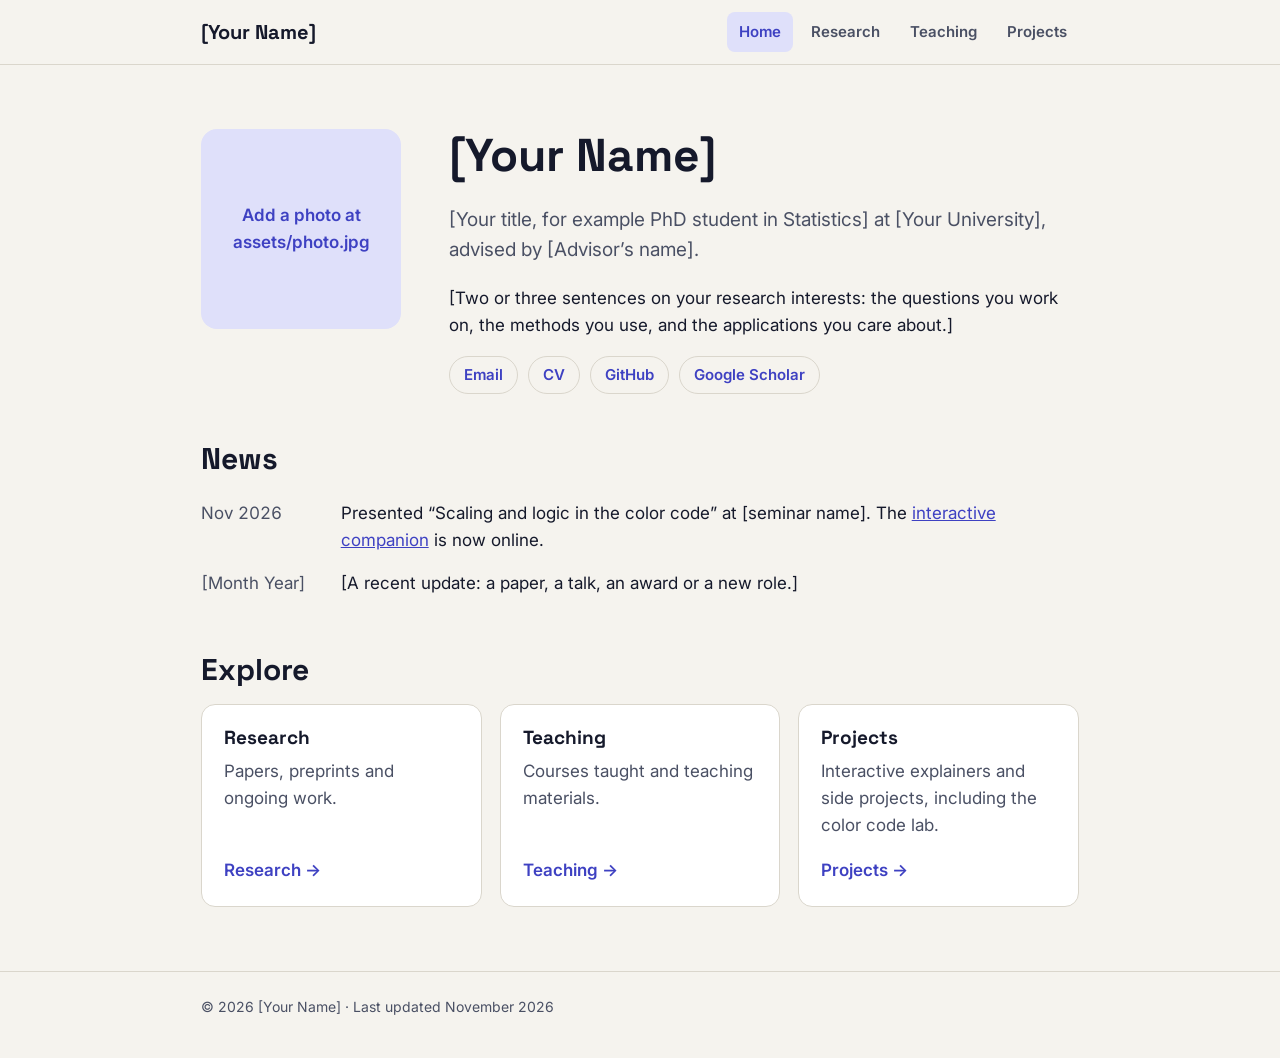
==== index.html @ e616380e "Add files via upload" ====
<!DOCTYPE html>
<html lang="en">
<head>
<meta charset="utf-8">
<meta name="viewport" content="width=device-width, initial-scale=1">
<title>[Your Name]</title>
<meta name="description" content="[Your Name]: [your field] at [Your University].">
<link rel="stylesheet" href="https://fonts.googleapis.com/css2?family=Space+Grotesk:wght@500;700&family=Inter:wght@400;600&display=swap">
<link rel="stylesheet" href="assets/style.css">
</head>
<body>
<header class="site-header">
  <div class="wrap">
    <a class="site-name" href="index.html">[Your Name]</a>
    <nav class="site-nav" aria-label="Main">
      <a href="index.html" aria-current="page">Home</a>
      <a href="research.html">Research</a>
      <a href="teaching.html">Teaching</a>
      <a href="projects/index.html">Projects</a>
    </nav>
  </div>
</header>

<main>
  <div class="wrap">
    <section class="intro">
      <!-- Replace the placeholder with a photo: <img class="portrait" src="assets/photo.jpg" alt="Photo of [Your Name]"> -->
      <div class="portrait" role="img" aria-label="Photo placeholder">Add a photo at assets/photo.jpg</div>
      <div>
        <h1>[Your Name]</h1>
        <p class="lede">[Your title, for example PhD student in Statistics] at [Your University], advised by [Advisor’s name].</p>
        <p>[Two or three sentences on your research interests: the questions you work on, the methods you use, and the applications you care about.]</p>
        <div class="links">
          <a href="mailto:[you@university.edu]">Email</a>
          <a href="assets/cv.pdf">CV</a>
          <a href="https://github.com/[username]">GitHub</a>
          <a href="https://scholar.google.com/citations?user=[id]">Google Scholar</a>
        </div>
      </div>
    </section>

    <h2>News</h2>
    <ul class="news">
      <li><time datetime="2026-11">Nov 2026</time><span>Presented “Scaling and logic in the color code” at [seminar name]. The <a href="projects/color-code-lab/index.html">interactive companion</a> is now online.</span></li>
      <li><time datetime="2026-09">[Month Year]</time><span>[A recent update: a paper, a talk, an award or a new role.]</span></li>
    </ul>

    <h2>Explore</h2>
    <div class="cards">
      <article class="card"><h3>Research</h3><p>Papers, preprints and ongoing work.</p><a class="more" href="research.html">Research →</a></article>
      <article class="card"><h3>Teaching</h3><p>Courses taught and teaching materials.</p><a class="more" href="teaching.html">Teaching →</a></article>
      <article class="card"><h3>Projects</h3><p>Interactive explainers and side projects, including the color code lab.</p><a class="more" href="projects/index.html">Projects →</a></article>
    </div>
  </div>
</main>

<footer class="site-footer"><div class="wrap">© 2026 [Your Name] · Last updated November 2026</div></footer>
</body>
</html>
---- assets/style.css ----
/* Shared styles for the site. Colours follow the color code lab: paper, ink, indigo accent. */
:root {
  color-scheme: light dark;
  --bg: #F5F3EE;
  --panel: #FFFFFF;
  --ink: #15192B;
  --soft: #4A5064;
  --line: #DAD6CC;
  --accent: #3E41C2;
  --accent-soft: #DFE0FA;
  --max: 980px;
}
@media (prefers-color-scheme: dark) {
  :root {
    --bg: #12151F;
    --panel: #1B2030;
    --ink: #ECEAF3;
    --soft: #B6BBCC;
    --line: #2E3446;
    --accent: #9C9EFF;
    --accent-soft: #2A2D5E;
  }
}
* { box-sizing: border-box; }
html { scroll-padding-top: 80px; }
body {
  margin: 0;
  background: var(--bg);
  color: var(--ink);
  font: 17px/1.6 Inter, system-ui, -apple-system, "Segoe UI", Helvetica, Arial, sans-serif;
}
a { color: var(--accent); }
a:focus-visible, button:focus-visible { outline: 3px solid var(--accent); outline-offset: 2px; }
h1, h2, h3 { font-family: "Space Grotesk", Inter, system-ui, sans-serif; line-height: 1.15; margin: 0 0 0.5em; }
h1 { font-size: clamp(32px, 5vw, 46px); }
h2 { font-size: clamp(24px, 3vw, 30px); margin-top: 1.6em; }
h3 { font-size: 19px; }
p { margin: 0 0 1em; }

.wrap { max-width: var(--max); margin: 0 auto; padding: 0 max(4vw, 18px); }

/* Header and navigation */
.site-header { border-bottom: 1px solid var(--line); background: var(--bg); position: sticky; top: 0; z-index: 10; }
.site-header .wrap { display: flex; align-items: center; justify-content: space-between; gap: 16px; flex-wrap: wrap; min-height: 64px; }
.site-name { font-family: "Space Grotesk", Inter, sans-serif; font-weight: 700; font-size: 20px; color: var(--ink); text-decoration: none; }
.site-nav { display: flex; gap: 6px; flex-wrap: wrap; }
.site-nav a { color: var(--soft); text-decoration: none; padding: 8px 12px; border-radius: 8px; font-weight: 600; font-size: 15px; }
.site-nav a:hover { color: var(--ink); background: var(--accent-soft); }
.site-nav a[aria-current="page"] { color: var(--accent); background: var(--accent-soft); }

main { padding: clamp(32px, 6vw, 64px) 0; }
.lede { font-size: 19px; color: var(--soft); max-width: 62ch; }

/* Home page intro */
.intro { display: grid; grid-template-columns: 200px minmax(0, 1fr); gap: clamp(20px, 4vw, 48px); align-items: start; }
.portrait { width: 200px; height: 200px; border-radius: 16px; background: var(--accent-soft); display: flex; align-items: center; justify-content: center; color: var(--accent); font-weight: 600; text-align: center; padding: 16px; object-fit: cover; }
.links { display: flex; flex-wrap: wrap; gap: 10px; margin-top: 8px; }
.links a { border: 1px solid var(--line); border-radius: 999px; padding: 6px 14px; text-decoration: none; font-weight: 600; font-size: 15px; }

/* Cards and lists */
.cards { display: grid; grid-template-columns: repeat(auto-fit, minmax(260px, 1fr)); gap: 18px; margin-top: 16px; }
.card { background: var(--panel); border: 1px solid var(--line); border-radius: 14px; padding: 22px; display: flex; flex-direction: column; }
.card p { color: var(--soft); }
.card .more { margin-top: auto; font-weight: 600; text-decoration: none; }
.tag { display: inline-block; font-size: 13px; font-weight: 600; color: var(--accent); background: var(--accent-soft); border-radius: 999px; padding: 2px 10px; margin: 0 6px 10px 0; }
.entries { list-style: none; padding: 0; margin: 0; }
.entries li { padding: 16px 0; border-bottom: 1px solid var(--line); }
.entries li:last-child { border-bottom: 0; }
.entries .meta { color: var(--soft); font-size: 15px; }
.news { list-style: none; padding: 0; margin: 0; }
.news li { display: grid; grid-template-columns: 7.5em minmax(0, 1fr); gap: 12px; padding: 8px 0; }
.news time { color: var(--soft); font-variant-numeric: tabular-nums; }

.site-footer { border-top: 1px solid var(--line); color: var(--soft); font-size: 14px; padding: 24px 0 40px; }

@media (max-width: 640px) {
  .intro { grid-template-columns: minmax(0, 1fr); }
  .portrait { width: 140px; height: 140px; }
  .news li { grid-template-columns: minmax(0, 1fr); gap: 0; }
}
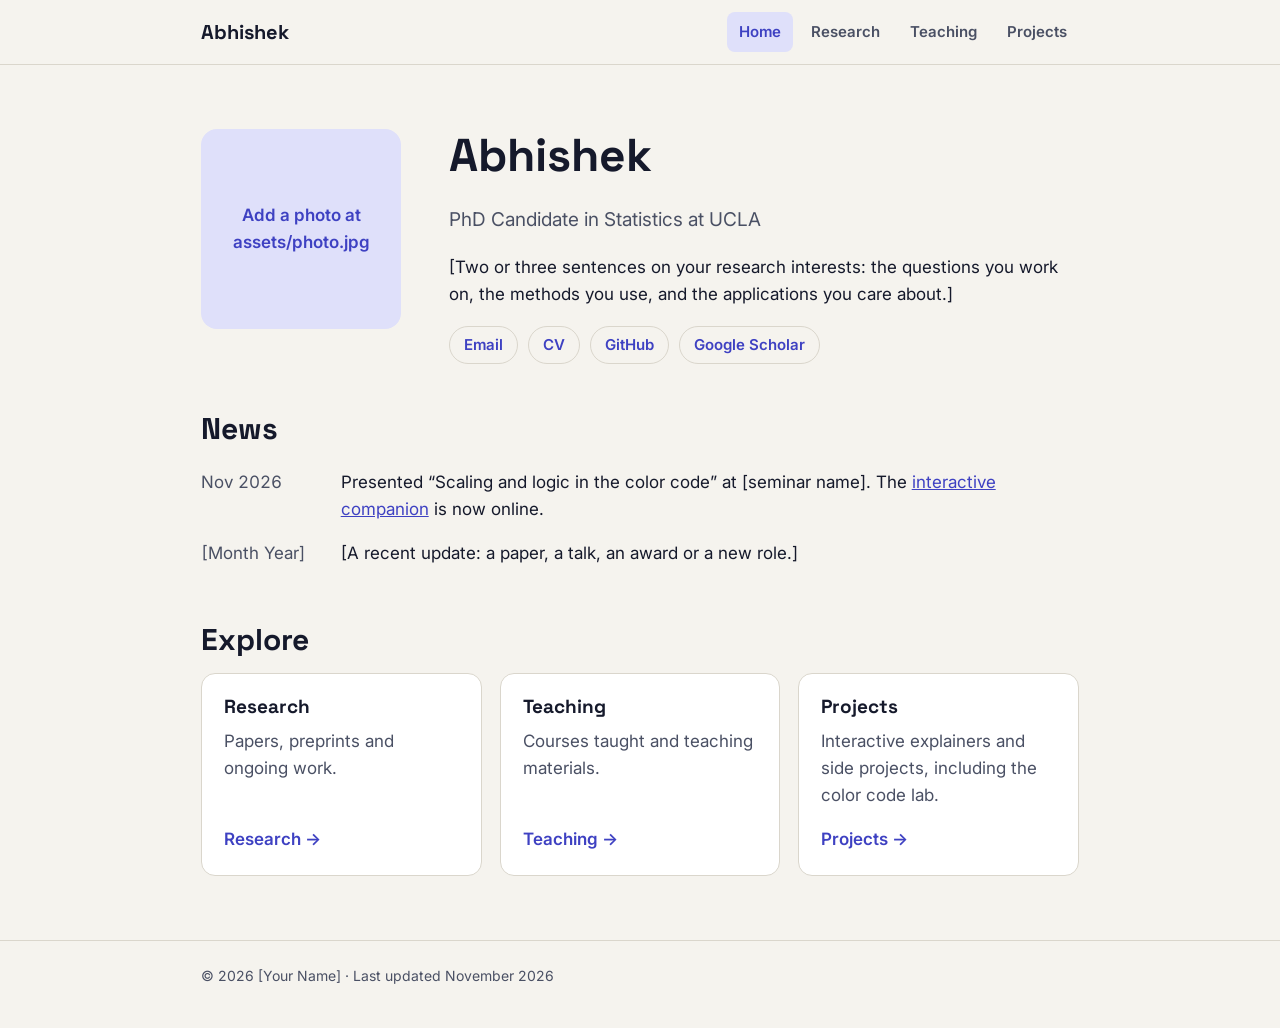
==== commit 59536fc6: "Update index.html" ====
--- a/index.html
+++ b/index.html
@@ -3,15 +3,15 @@
 <head>
 <meta charset="utf-8">
 <meta name="viewport" content="width=device-width, initial-scale=1">
-<title>[Your Name]</title>
-<meta name="description" content="[Your Name]: [your field] at [Your University].">
+<title>Abhishek Devarajan</title>
+<meta name="description" content="Abhishek Devarajan: PhD Candidate in Statistics at UCLA.">
 <link rel="stylesheet" href="https://fonts.googleapis.com/css2?family=Space+Grotesk:wght@500;700&family=Inter:wght@400;600&display=swap">
 <link rel="stylesheet" href="assets/style.css">
 </head>
 <body>
 <header class="site-header">
   <div class="wrap">
-    <a class="site-name" href="index.html">[Your Name]</a>
+    <a class="site-name" href="index.html">Abhishek</a>
     <nav class="site-nav" aria-label="Main">
       <a href="index.html" aria-current="page">Home</a>
       <a href="research.html">Research</a>
@@ -24,14 +24,14 @@
 <main>
   <div class="wrap">
     <section class="intro">
-      <!-- Replace the placeholder with a photo: <img class="portrait" src="assets/photo.jpg" alt="Photo of [Your Name]"> -->
+      <!-- Replace the placeholder with a photo: <img class="portrait" src="assets/photo.jpg" alt="Photo of Abhishek"> -->
       <div class="portrait" role="img" aria-label="Photo placeholder">Add a photo at assets/photo.jpg</div>
       <div>
-        <h1>[Your Name]</h1>
-        <p class="lede">[Your title, for example PhD student in Statistics] at [Your University], advised by [Advisor’s name].</p>
+        <h1>Abhishek</h1>
+        <p class="lede">PhD Candidate in Statistics at UCLA</p>
         <p>[Two or three sentences on your research interests: the questions you work on, the methods you use, and the applications you care about.]</p>
         <div class="links">
-          <a href="mailto:[you@university.edu]">Email</a>
+          <a href="mailto:abhishekkd@g.ucla.edu">Email</a>
           <a href="assets/cv.pdf">CV</a>
           <a href="https://github.com/[username]">GitHub</a>
           <a href="https://scholar.google.com/citations?user=[id]">Google Scholar</a>
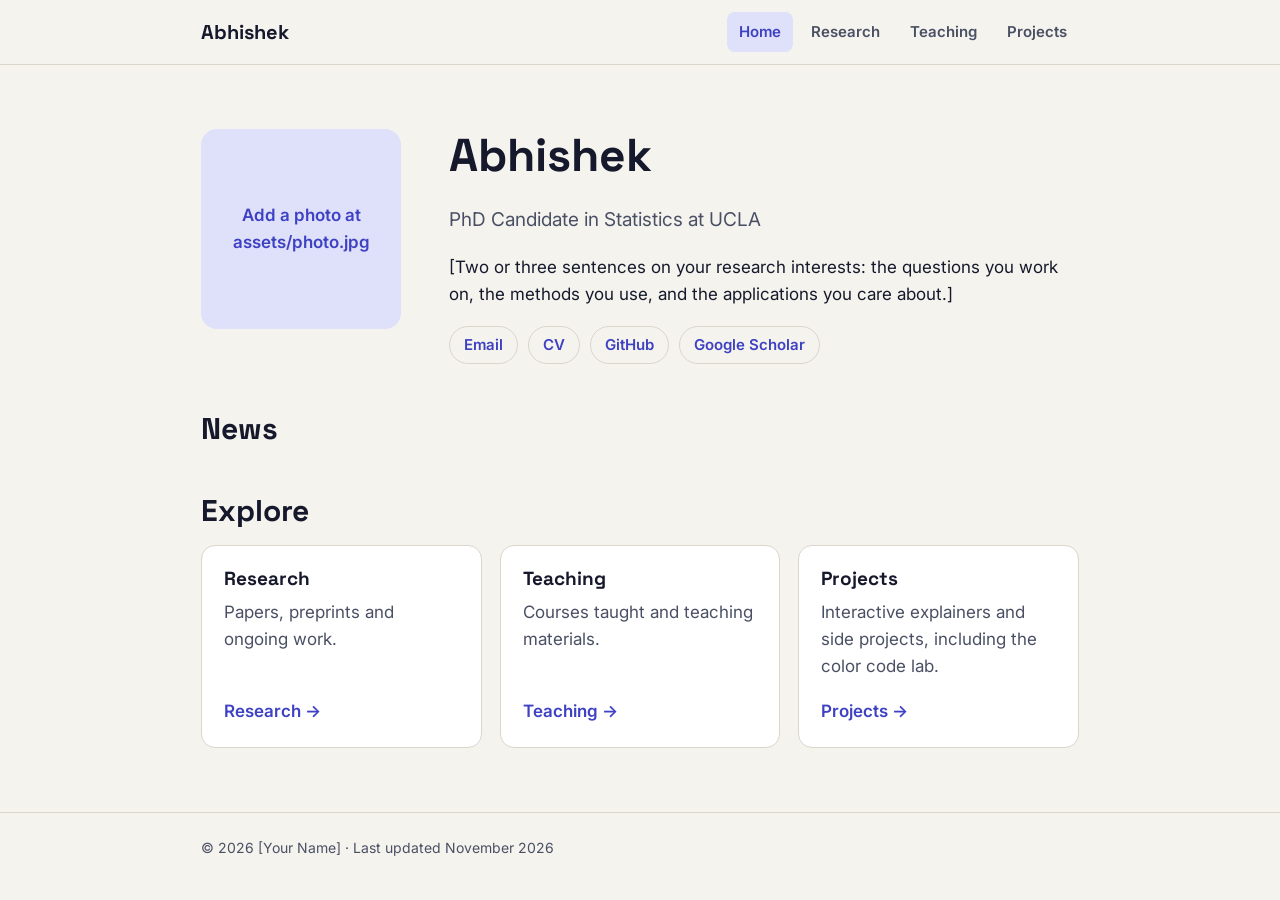
==== commit 9b82124b: "Update index.html" ====
--- a/index.html
+++ b/index.html
@@ -41,8 +41,8 @@
 
     <h2>News</h2>
     <ul class="news">
-      <li><time datetime="2026-11">Nov 2026</time><span>Presented “Scaling and logic in the color code” at [seminar name]. The <a href="projects/color-code-lab/index.html">interactive companion</a> is now online.</span></li>
-      <li><time datetime="2026-09">[Month Year]</time><span>[A recent update: a paper, a talk, an award or a new role.]</span></li>
+      <!--<li><time datetime="2026-11">Nov 2026</time><span>Presented “Scaling and logic in the color code” at [seminar name]. The <a href="projects/color-code-lab/index.html">interactive companion</a> is now online.</span></li>-->
+      <!--<li><time datetime="2026-09">[Month Year]</time><span>[A recent update: a paper, a talk, an award or a new role.]</span></li>-->
     </ul>
 
     <h2>Explore</h2>
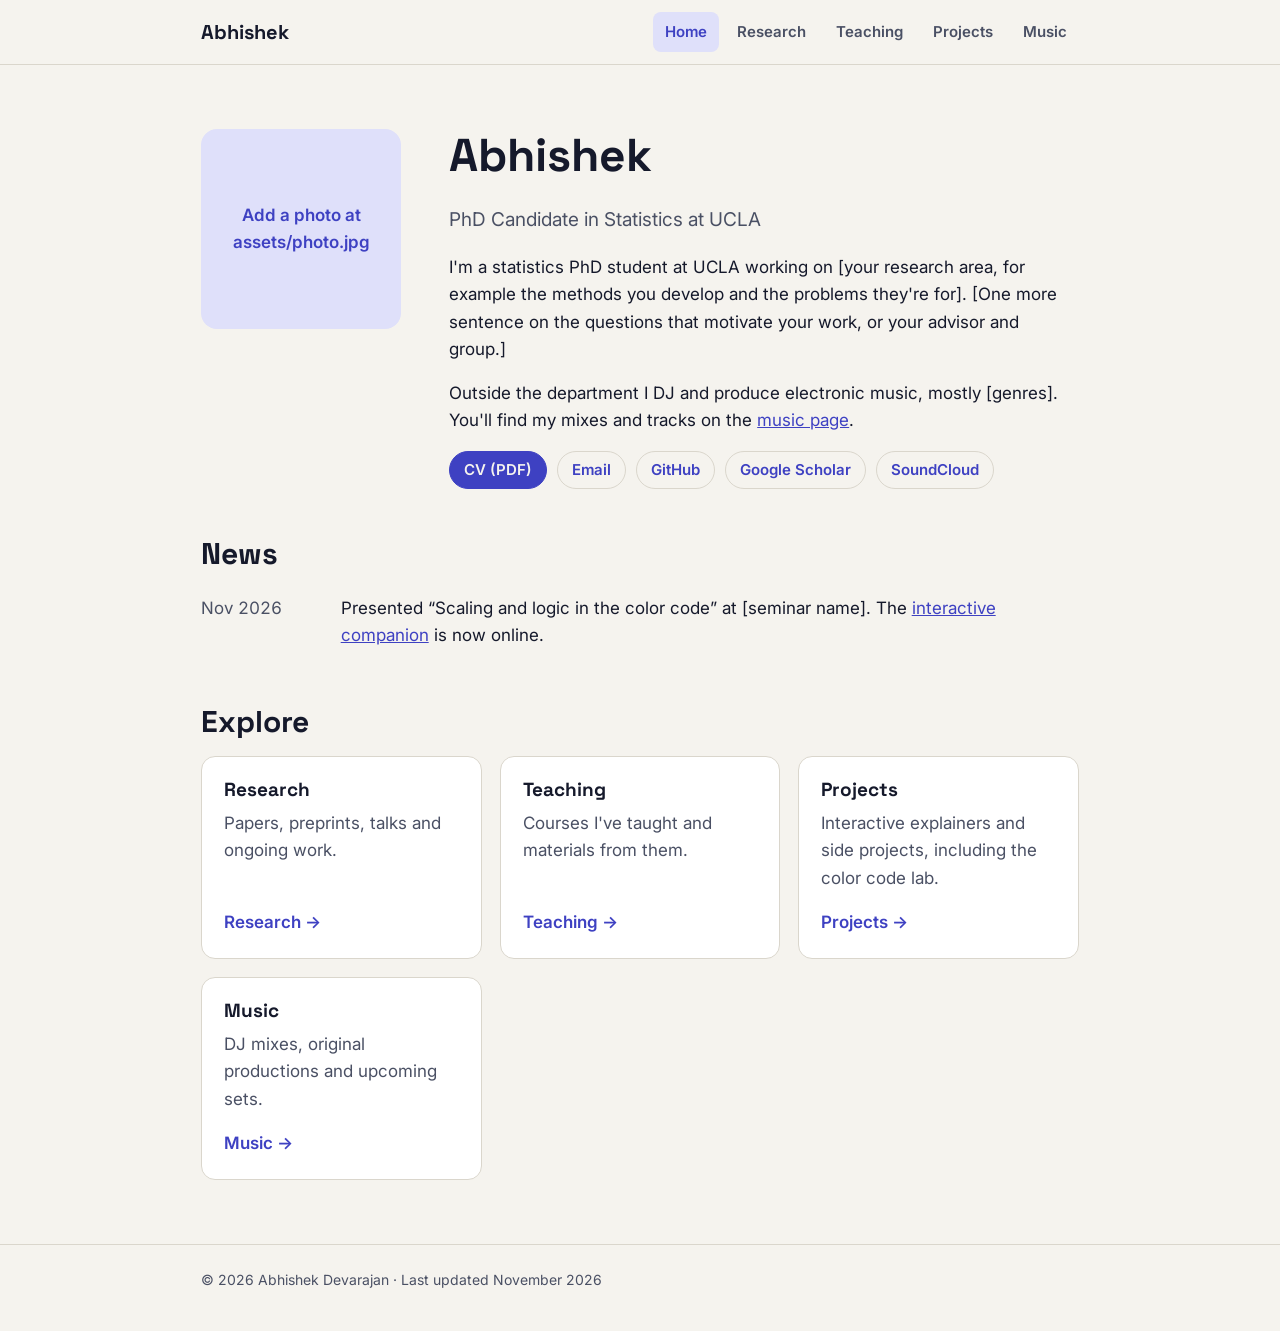
==== commit bdaa7327: "adding new pages" ====
--- a/index.html
+++ b/index.html
@@ -4,7 +4,7 @@
 <meta charset="utf-8">
 <meta name="viewport" content="width=device-width, initial-scale=1">
 <title>Abhishek Devarajan</title>
-<meta name="description" content="Abhishek Devarajan: PhD Candidate in Statistics at UCLA.">
+<meta name="description" content="Abhishek Devarajan: PhD candidate in Statistics at UCLA, DJ and music producer.">
 <link rel="stylesheet" href="https://fonts.googleapis.com/css2?family=Space+Grotesk:wght@500;700&family=Inter:wght@400;600&display=swap">
 <link rel="stylesheet" href="assets/style.css">
 </head>
@@ -17,6 +17,7 @@
       <a href="research.html">Research</a>
       <a href="teaching.html">Teaching</a>
       <a href="projects/index.html">Projects</a>
+      <a href="music.html">Music</a>
     </nav>
   </div>
 </header>
@@ -29,31 +30,34 @@
       <div>
         <h1>Abhishek</h1>
         <p class="lede">PhD Candidate in Statistics at UCLA</p>
-        <p>[Two or three sentences on your research interests: the questions you work on, the methods you use, and the applications you care about.]</p>
+        <p>I'm a statistics PhD student at UCLA working on [your research area, for example the methods you develop and the problems they're for]. [One more sentence on the questions that motivate your work, or your advisor and group.]</p>
+        <p>Outside the department I DJ and produce electronic music, mostly [genres]. You'll find my mixes and tracks on the <a href="music.html">music page</a>.</p>
         <div class="links">
+          <a class="primary" href="assets/cv.pdf">CV (PDF)</a>
           <a href="mailto:abhishekkd@g.ucla.edu">Email</a>
-          <a href="assets/cv.pdf">CV</a>
-          <a href="https://github.com/[username]">GitHub</a>
+          <a href="https://github.com/ABeeShake">GitHub</a>
           <a href="https://scholar.google.com/citations?user=[id]">Google Scholar</a>
+          <a href="https://soundcloud.com/[username]">SoundCloud</a>
         </div>
       </div>
     </section>
 
     <h2>News</h2>
     <ul class="news">
-      <!--<li><time datetime="2026-11">Nov 2026</time><span>Presented “Scaling and logic in the color code” at [seminar name]. The <a href="projects/color-code-lab/index.html">interactive companion</a> is now online.</span></li>-->
-      <!--<li><time datetime="2026-09">[Month Year]</time><span>[A recent update: a paper, a talk, an award or a new role.]</span></li>-->
+      <li><time datetime="2026-11">Nov 2026</time><span>Presented “Scaling and logic in the color code” at [seminar name]. The <a href="projects/color-code-lab/index.html">interactive companion</a> is now online.</span></li>
+      <!--<li><time datetime="2026-10">[Month Year]</time><span>[A paper, a talk, a new mix or a gig.]</span></li>-->
     </ul>
 
     <h2>Explore</h2>
     <div class="cards">
-      <article class="card"><h3>Research</h3><p>Papers, preprints and ongoing work.</p><a class="more" href="research.html">Research →</a></article>
-      <article class="card"><h3>Teaching</h3><p>Courses taught and teaching materials.</p><a class="more" href="teaching.html">Teaching →</a></article>
+      <article class="card"><h3>Research</h3><p>Papers, preprints, talks and ongoing work.</p><a class="more" href="research.html">Research →</a></article>
+      <article class="card"><h3>Teaching</h3><p>Courses I've taught and materials from them.</p><a class="more" href="teaching.html">Teaching →</a></article>
       <article class="card"><h3>Projects</h3><p>Interactive explainers and side projects, including the color code lab.</p><a class="more" href="projects/index.html">Projects →</a></article>
+      <article class="card"><h3>Music</h3><p>DJ mixes, original productions and upcoming sets.</p><a class="more" href="music.html">Music →</a></article>
     </div>
   </div>
 </main>
 
-<footer class="site-footer"><div class="wrap">© 2026 [Your Name] · Last updated November 2026</div></footer>
+<footer class="site-footer"><div class="wrap">© 2026 Abhishek Devarajan · Last updated November 2026</div></footer>
 </body>
 </html>
--- a/assets/style.css
+++ b/assets/style.css
@@ -78,3 +78,18 @@
   .portrait { width: 140px; height: 140px; }
   .news li { grid-template-columns: minmax(0, 1fr); gap: 0; }
 }
+
+/* Primary button (CV) */
+.links a.primary { background: var(--accent); border-color: var(--accent); color: var(--bg); }
+.links a.primary:hover { filter: brightness(1.1); }
+.links a:hover { background: var(--accent-soft); }
+.links a.primary:hover { background: var(--accent); }
+
+/* Music page */
+:root { --warm: #C8601B; --warm-soft: #F8DCCB; }
+@media (prefers-color-scheme: dark) { :root { --warm: #F29A55; --warm-soft: #5C2E15; } }
+.tag.warm { color: var(--warm); background: var(--warm-soft); }
+.embed { background: var(--panel); border: 1px solid var(--line); border-radius: 14px; overflow: hidden; margin: 12px 0 6px; }
+.embed iframe { display: block; width: 100%; border: 0; }
+.embed.placeholder { min-height: 120px; display: flex; align-items: center; justify-content: center; color: var(--soft); font-size: 15px; padding: 20px; text-align: center; border-style: dashed; }
+.section-split { display: grid; grid-template-columns: repeat(auto-fit, minmax(300px, 1fr)); gap: 24px; }
